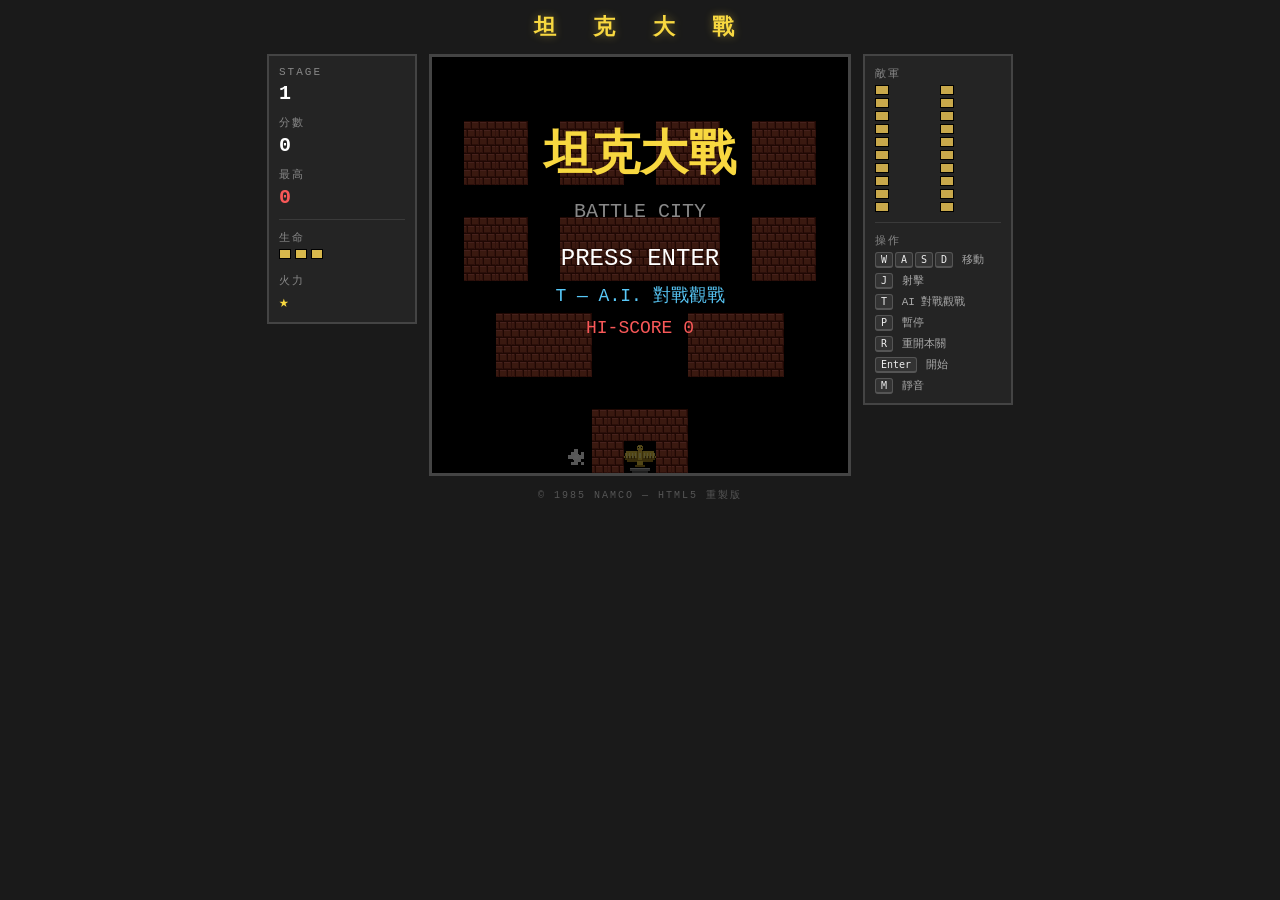
==== index.html @ 1006be3a "坦克大戰 HTML5 重製版：單人 35 關 + A.I. 對戰觀戰模式 - 單人模式：磚/鋼/水/樹/冰地形、六種道具、四種敵型 AI、35 關地圖 - A.I. 對戰（T 鍵）：鏡像戰場，藍紅兩隊" ====
<!DOCTYPE html>
<html lang="zh-TW">
<head>
<meta charset="UTF-8">
<meta name="viewport" content="width=device-width, initial-scale=1.0">
<title>坦克大戰 - Battle City</title>
<link rel="stylesheet" href="css/style.css">
</head>
<body>

<div class="title-bar">坦 克 大 戰</div>

<div class="game-container">
  <!-- Left Panel -->
  <div class="panel panel-left">
    <div class="panel-section">
      <div class="panel-label">STAGE</div>
      <div class="panel-value" id="stageDisplay">1</div>
    </div>
    <div class="panel-section">
      <div class="panel-label">分數</div>
      <div class="panel-value" id="scoreDisplay">0</div>
    </div>
    <div class="panel-section">
      <div class="panel-label">最高</div>
      <div class="panel-value hi" id="hiScoreDisplay">0</div>
    </div>
    <div class="panel-divider"></div>
    <div class="panel-section">
      <div class="panel-label">生命</div>
      <div class="icon-row" id="livesDisplay"></div>
    </div>
    <div class="panel-section">
      <div class="panel-label">火力</div>
      <div class="power-stars" id="powerDisplay">★</div>
    </div>
  </div>

  <!-- Game Canvas -->
  <canvas id="gameCanvas"></canvas>

  <!-- Right Panel -->
  <div class="panel panel-right">
    <div class="panel-section">
      <div class="panel-label">敵軍</div>
      <div class="enemy-icons" id="enemyIcons"></div>
    </div>
    <div class="panel-divider"></div>
    <div class="panel-section">
      <div class="panel-label">操作</div>
      <div class="controls-list">
        <div><kbd>W</kbd><kbd>A</kbd><kbd>S</kbd><kbd>D</kbd> 移動</div>
        <div><kbd>J</kbd> 射擊</div>
        <div><kbd>T</kbd> AI 對戰觀戰</div>
        <div><kbd>P</kbd> 暫停</div>
        <div><kbd>R</kbd> 重開本關</div>
        <div><kbd>Enter</kbd> 開始</div>
        <div><kbd>M</kbd> 靜音</div>
      </div>
    </div>
  </div>
</div>

<div class="footer-bar">© 1985 NAMCO — HTML5 重製版</div>

<script src="js/constants.js"></script>
<script src="js/input.js"></script>
<script src="js/audio.js"></script>
<script src="js/sprites.js"></script>
<script src="js/stages.js"></script>
<script src="js/map.js"></script>
<script src="js/entities.js"></script>
<script src="js/ai.js"></script>
<script src="js/powerups.js"></script>
<script src="js/renderer.js"></script>
<script src="js/game.js"></script>

</body>
</html>
---- css/style.css ----
/* ═══════════════════════════════════════════
   style.css — 坦克大戰版面
   ═══════════════════════════════════════════ */

* { margin: 0; padding: 0; box-sizing: border-box; }

body {
  background: #1a1a1a;
  color: #ddd;
  font-family: "Courier New", monospace;
  display: flex;
  flex-direction: column;
  align-items: center;
  min-height: 100vh;
  padding: 12px;
  user-select: none;
}

.title-bar {
  font-size: 22px;
  font-weight: bold;
  letter-spacing: 12px;
  color: #f8d840;
  margin-bottom: 12px;
  text-shadow: 0 0 8px rgba(248, 216, 64, 0.4);
}

.game-container {
  display: flex;
  gap: 12px;
  align-items: flex-start;
  /* auto 外邊距取代 body 的 align-items:center：
     空間不足時退回左對齊，避免面板被裁到無法捲動的負座標 */
  margin-inline: auto;
}

#gameCanvas {
  background: #000;
  border: 3px solid #444;
  image-rendering: pixelated;
  image-rendering: crisp-edges;
}

/* ── 側面板 ── */
.panel {
  width: 150px;
  background: #242424;
  border: 2px solid #444;
  padding: 10px;
  display: flex;
  flex-direction: column;
  gap: 10px;
}

.panel-label {
  font-size: 11px;
  color: #888;
  letter-spacing: 2px;
  margin-bottom: 4px;
}

.panel-value {
  font-size: 20px;
  font-weight: bold;
  color: #fff;
}

.panel-value.hi { color: #f85858; }

.panel-divider {
  border-top: 1px solid #3a3a3a;
}

/* 敵軍剩餘圖示（原版右側小坦克格） */
.enemy-icons {
  display: grid;
  grid-template-columns: repeat(2, 1fr);
  gap: 3px;
  min-height: 20px;
}

.enemy-icon {
  width: 14px;
  height: 10px;
  background: #c8a84b;
  border: 1px solid #000;
  position: relative;
  display: block;
}

/* 生命圖示 */
.icon-row {
  display: flex;
  flex-wrap: wrap;
  gap: 4px;
  min-height: 14px;
}

.life-icon {
  width: 12px;
  height: 10px;
  background: #d8b84c;
  border: 1px solid #000;
  display: block;
}

/* 火力星星 */
.power-stars {
  font-size: 16px;
  color: #f8d840;
  letter-spacing: 2px;
}

/* 操作說明 */
.controls-list {
  display: flex;
  flex-direction: column;
  gap: 6px;
  font-size: 11px;
  color: #aaa;
}

kbd {
  background: #333;
  border: 1px solid #555;
  border-bottom-width: 2px;
  border-radius: 3px;
  padding: 1px 5px;
  font-size: 10px;
  color: #eee;
  margin-right: 2px;
}

.footer-bar {
  margin-top: 12px;
  font-size: 10px;
  color: #555;
  letter-spacing: 2px;
}
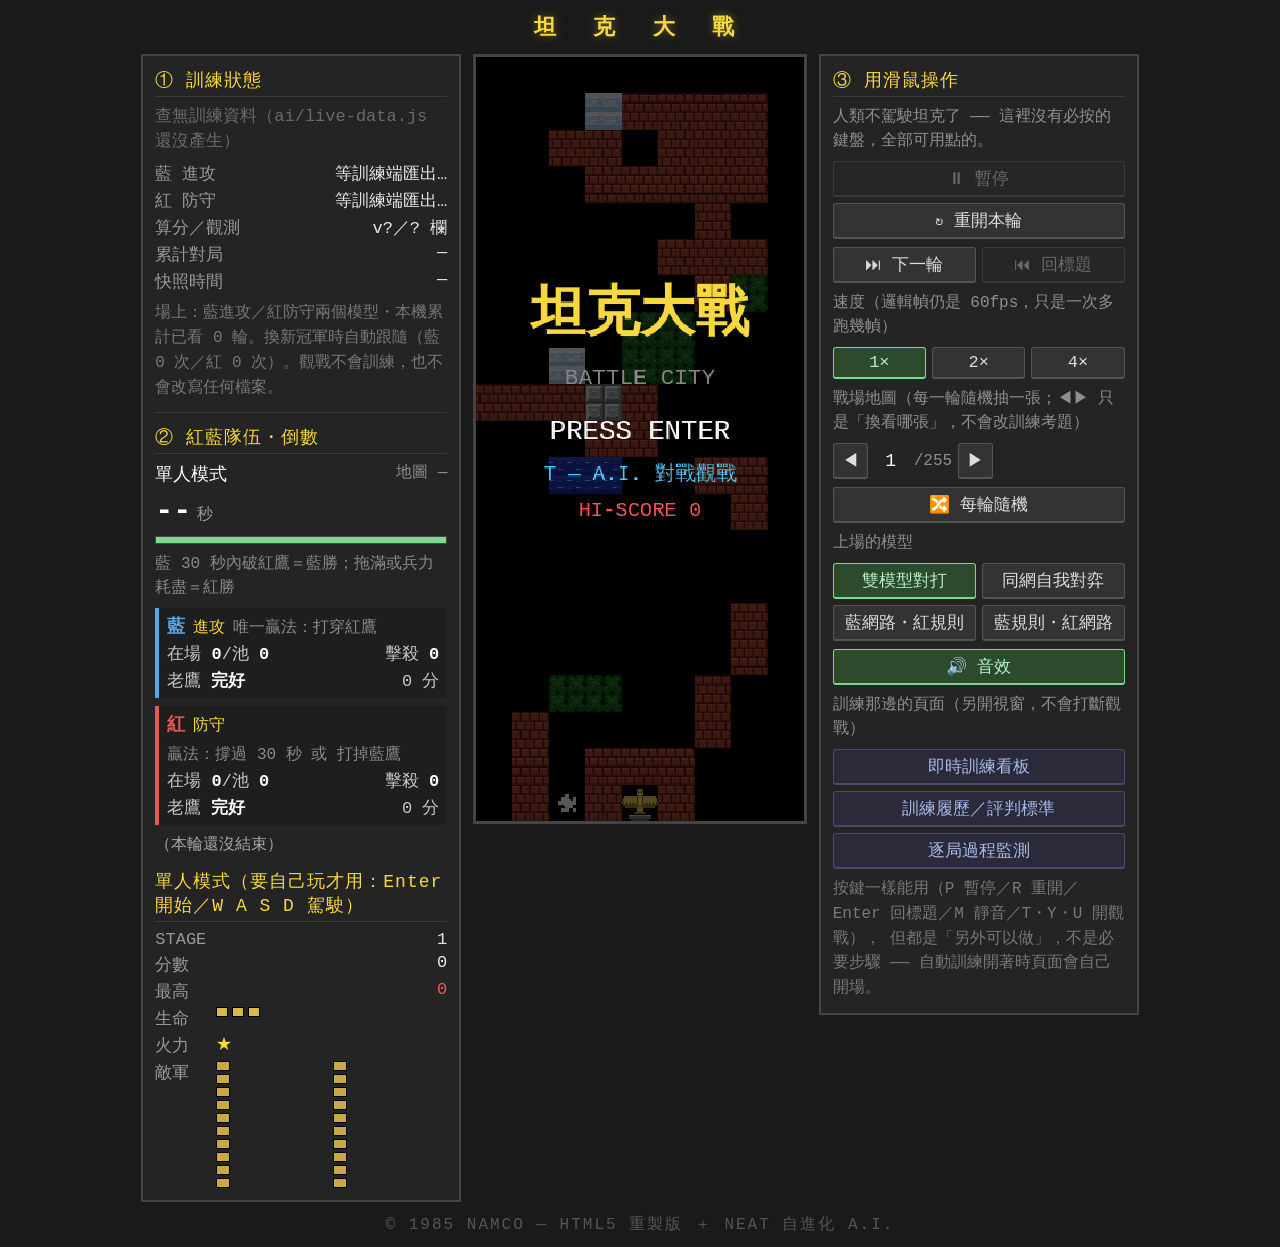
==== commit 08f432e0: "坦克大戰 AI 訓練管線進版控：攻守分工、算分 v11、進攻席位移不追車（批次五） 規則層依「攻擊目標＝先對方坦克，接近對方主堡才改打主堡」收斂成「位移完全不追車」： 進攻席的 _goal 恆為對方主" ====
--- a/index.html
+++ b/index.html
@@ -11,69 +11,159 @@
 <div class="title-bar">坦 克 大 戰</div>
 
 <div class="game-container">
-  <!-- Left Panel -->
+
+  <!-- ══ 左欄：① 訓練狀態 ＋ ② 紅藍隊伍與倒數 ══ -->
   <div class="panel panel-left">
-    <div class="panel-section">
-      <div class="panel-label">STAGE</div>
-      <div class="panel-value" id="stageDisplay">1</div>
-    </div>
-    <div class="panel-section">
-      <div class="panel-label">分數</div>
-      <div class="panel-value" id="scoreDisplay">0</div>
-    </div>
-    <div class="panel-section">
-      <div class="panel-label">最高</div>
-      <div class="panel-value hi" id="hiScoreDisplay">0</div>
-    </div>
+
+    <section class="hud-block">
+      <div class="hud-title">① 訓練狀態</div>
+      <div class="hud-line hud-state" id="hudTrainState">查詢中…</div>
+      <div class="hud-grid" id="hudModels">
+        <div class="hud-k">藍 進攻</div><div class="hud-v" id="hudModelAttack">—</div>
+        <div class="hud-k">紅 防守</div><div class="hud-v" id="hudModelDefense">—</div>
+        <div class="hud-k">算分／觀測</div><div class="hud-v" id="hudRubric">—</div>
+        <div class="hud-k">累計對局</div><div class="hud-v" id="hudEpisodes">—</div>
+        <div class="hud-k">快照時間</div><div class="hud-v" id="hudSnapAge">—</div>
+      </div>
+      <div class="hud-note" id="hudTrainNote">
+        觀戰不會訓練。數字來自訓練端每代匯出的快照 ＋ ai/live-data.js。
+      </div>
+    </section>
+
     <div class="panel-divider"></div>
-    <div class="panel-section">
-      <div class="panel-label">生命</div>
-      <div class="icon-row" id="livesDisplay"></div>
-    </div>
-    <div class="panel-section">
-      <div class="panel-label">火力</div>
-      <div class="power-stars" id="powerDisplay">★</div>
-    </div>
+
+    <section class="hud-block">
+      <div class="hud-title">② 紅藍隊伍・倒數</div>
+      <div class="hud-round">
+        <span id="hudRound">—</span><span class="hud-dim" id="hudMap">地圖 —</span>
+      </div>
+      <div class="hud-clock">
+        <div class="hud-clock-num" id="hudClock">--.-</div>
+        <div class="hud-clock-unit">秒</div>
+      </div>
+      <div class="hud-bar"><i id="hudClockBar"></i></div>
+      <div class="hud-rule" id="hudRule">藍 30 秒內破紅鷹＝藍勝；拖滿或兵力耗盡＝紅勝</div>
+
+      <div class="hud-team blue">
+        <div class="hud-team-head"><b>藍</b><span class="hud-role">進攻</span>
+          <span class="hud-win" id="hudBlueWin">唯一贏法：打穿紅鷹</span></div>
+        <div class="hud-team-row">
+          <span>在場 <b id="hudBlueOn">0</b>/池 <b id="hudBluePool">0</b></span>
+          <span>擊殺 <b id="hudBlueKills">0</b></span>
+        </div>
+        <div class="hud-team-row">
+          <span>老鷹 <b id="hudBlueBase">完好</b></span>
+          <span id="hudBlueScore">0 分</span>
+        </div>
+      </div>
+
+      <div class="hud-team red">
+        <div class="hud-team-head"><b>紅</b><span class="hud-role">防守</span>
+          <span class="hud-win" id="hudRedWin">贏法：撐過 30 秒 或 打掉藍鷹</span></div>
+        <div class="hud-team-row">
+          <span>在場 <b id="hudRedOn">0</b>/池 <b id="hudRedPool">0</b></span>
+          <span>擊殺 <b id="hudRedKills">0</b></span>
+        </div>
+        <div class="hud-team-row">
+          <span>老鷹 <b id="hudRedBase">完好</b></span>
+          <span id="hudRedScore">0 分</span>
+        </div>
+      </div>
+
+      <div class="hud-end" id="hudEnd">（本輪還沒結束）</div>
+    </section>
+
+    <!-- 單人模式仍可用（按 Enter 開打）：人類不玩時這一區是-hide 的 -->
+    <section class="hud-block legacy" id="hudLegacy">
+      <div class="hud-title">單人模式（要自己玩才用：Enter 開始／W A S D 駕駛）</div>
+      <div class="hud-grid">
+        <div class="hud-k">STAGE</div><div class="hud-v" id="stageDisplay">1</div>
+        <div class="hud-k">分數</div><div class="hud-v" id="scoreDisplay">0</div>
+        <div class="hud-k">最高</div><div class="hud-v hi" id="hiScoreDisplay">0</div>
+        <div class="hud-k">生命</div><div class="icon-row" id="livesDisplay"></div>
+        <div class="hud-k">火力</div><div class="power-stars" id="powerDisplay">★</div>
+        <div class="hud-k">敵軍</div><div class="enemy-icons" id="enemyIcons"></div>
+      </div>
+    </section>
   </div>
 
   <!-- Game Canvas -->
   <canvas id="gameCanvas"></canvas>
 
-  <!-- Right Panel -->
+  <!-- ══ 右欄：③ 滑鼠操作 ══ -->
   <div class="panel panel-right">
-    <div class="panel-section">
-      <div class="panel-label">敵軍</div>
-      <div class="enemy-icons" id="enemyIcons"></div>
-    </div>
-    <div class="panel-divider"></div>
-    <div class="panel-section">
-      <div class="panel-label">操作</div>
-      <div class="controls-list">
-        <div><kbd>W</kbd><kbd>A</kbd><kbd>S</kbd><kbd>D</kbd> 移動</div>
-        <div><kbd>J</kbd> 射擊</div>
-        <div><kbd>T</kbd> AI 對戰觀戰</div>
-        <div><kbd>P</kbd> 暫停</div>
-        <div><kbd>R</kbd> 重開本關</div>
-        <div><kbd>Enter</kbd> 開始</div>
-        <div><kbd>M</kbd> 靜音</div>
+    <section class="hud-block">
+      <div class="hud-title">③ 用滑鼠操作</div>
+      <div class="hud-sub">人類不駕駛坦克了 —— 這裡沒有必按的鍵盤，全部可用點的。</div>
+
+      <div class="btn-row">
+        <button type="button" class="btn wide" id="btnPause">⏸ 暫停</button>
+        <button type="button" class="btn wide" id="btnRestart">↻ 重開本輪</button>
       </div>
-    </div>
+      <div class="btn-row">
+        <button type="button" class="btn" id="btnNext">⏭ 下一輪</button>
+        <button type="button" class="btn" id="btnTitle">⏮ 回標題</button>
+      </div>
+
+      <div class="hud-sub">速度（邏輯幀仍是 60fps，只是一次多跑幾幀）</div>
+      <div class="btn-row" id="btnSpeed">
+        <button type="button" class="btn on" data-speed="1">1×</button>
+        <button type="button" class="btn" data-speed="2">2×</button>
+        <button type="button" class="btn" data-speed="4">4×</button>
+      </div>
+
+      <div class="hud-sub">戰場地圖（每一輪隨機抽一張；◀▶ 只是「換看哪張」，不會改訓練考題）</div>
+      <div class="btn-row map-row">
+        <button type="button" class="btn" id="btnMapPrev">◀</button>
+        <span class="hud-map-label" id="hudMapLabel">1</span><span class="hud-map-total">/255</span>
+        <button type="button" class="btn" id="btnMapNext">▶</button>
+      </div>
+      <div class="btn-row">
+        <button type="button" class="btn wide" id="btnMapLock">🔀 每輪隨機</button>
+      </div>
+
+      <div class="hud-sub">上場的模型</div>
+      <div class="btn-row mode-row" id="btnMode">
+        <button type="button" class="btn on" data-mode="dual">雙模型對打</button>
+        <button type="button" class="btn" data-mode="both">同網自我對弈</button>
+        <button type="button" class="btn" data-mode="rule">藍網路・紅規則</button>
+        <button type="button" class="btn" data-mode="defense">藍規則・紅網路</button>
+      </div>
+
+      <div class="btn-row">
+        <button type="button" class="btn wide" id="btnMute">🔊 音效</button>
+      </div>
+
+      <div class="hud-sub">訓練那邊的頁面（另開視窗，不會打斷觀戰）</div>
+      <div class="btn-row link-row">
+        <a class="btn wide" href="ai/live.html" target="_blank" rel="noopener">即時訓練看板</a>
+        <a class="btn wide" href="ai/ledger.html" target="_blank" rel="noopener">訓練履歷／評判標準</a>
+        <a class="btn wide" href="ai/monitor.html" target="_blank" rel="noopener">逐局過程監測</a>
+      </div>
+
+      <div class="hud-note">
+        按鍵一樣能用（P 暫停／R 重開／Enter 回標題／M 靜音／T・Y・U 開觀戰），
+        但都是「另外可以做」，不是必要步驟 —— 自動訓練開著時頁面會自己開場。
+      </div>
+    </section>
   </div>
 </div>
 
-<div class="footer-bar">© 1985 NAMCO — HTML5 重製版</div>
+<div class="footer-bar">© 1985 NAMCO — HTML5 重製版 ＋ NEAT 自進化 A.I.</div>
 
 <script src="js/constants.js"></script>
 <script src="js/input.js"></script>
 <script src="js/audio.js"></script>
 <script src="js/sprites.js"></script>
-<script src="js/stages.js"></script>
+<script src="js/mapgen.js"></script>
 <script src="js/map.js"></script>
 <script src="js/entities.js"></script>
 <script src="js/ai.js"></script>
 <script src="js/powerups.js"></script>
 <script src="js/renderer.js"></script>
 <script src="js/game.js"></script>
+<script src="js/watch.js"></script>
+<script src="js/hud.js"></script>
 
 </body>
 </html>
--- a/css/style.css
+++ b/css/style.css
@@ -32,29 +32,50 @@
   /* auto 外邊距取代 body 的 align-items:center：
      空間不足時退回左對齊，避免面板被裁到無法捲動的負座標 */
   margin-inline: auto;
-}
-
+  /* 字放大之後兩欄加畫布約 1080px；視窗更窄時讓面板整排掉到畫布下面，
+     而不是把欄位切掉一半（切掉的欄位捲不動，等於沒有訓練狀態）。 */
+  flex-wrap: wrap;
+  justify-content: center;
+}
+
+/* 戰場（2026-11-01：9:21 直立 ＋「地圖放大」）
+   位圖是 288×672（邏輯 144×336 @SCALE 2），這裡只做 CSS 放大：
+     · 下限 672px = 1:1，絕不縮小。`pixelated` 的畫布被往下採樣會整行整列
+       丟像素 —— 牆會鋸齒、坦克邊緣會抖，而且 16px 的字級跟著一起變小。
+     · 上限 1344px = 整數 2×，再大就是非整數倍率、反而糊。
+     · 寬用 auto：canvas 是有內在比例的 replaced element，高度定了寬度就定，
+       比例天然跟著 9:21 走（不用寫 aspect-ratio，寫了也不會更準）。
+   視窗很矮時（例如 768px 高）會溢出 672px 的下限 → 頁面垂直捲動，
+   這是刻意的取捨：寧可捲，也不要一張糊的小圖。 */
 #gameCanvas {
   background: #000;
   border: 3px solid #444;
   image-rendering: pixelated;
   image-rendering: crisp-edges;
-}
-
-/* ── 側面板 ── */
+  height: clamp(672px, calc(100vh - 130px), 1344px);
+  width: auto;
+  align-self: flex-start;
+}
+
+/* ── 側面板 ──
+   320px 是「最小字 16px／正文 17px」這套字級量出來的寬度：
+   左欄要放訓練狀態（代數＋分數＋場數＋版本＋時間）與兩隊戰況，
+   右欄要放一排一排的按鈕（「藍網路・紅規則」這種四字標籤）。
+   字級再小下去就能縮回 230px，但那時「即時還是快照」這種關鍵說明只有 9px ——
+   觀戰時讀不到，等於這一欄不存在。 */
 .panel {
-  width: 150px;
+  width: 320px;
   background: #242424;
   border: 2px solid #444;
-  padding: 10px;
+  padding: 12px;
   display: flex;
   flex-direction: column;
-  gap: 10px;
+  gap: 12px;
 }
 
 .panel-label {
-  font-size: 11px;
-  color: #888;
+  font-size: 17px;
+  color: #999;
   letter-spacing: 2px;
   margin-bottom: 4px;
 }
@@ -66,6 +87,19 @@
 }
 
 .panel-value.hi { color: #f85858; }
+
+/* 訓練 A.I. 狀態列（由 js/watch.js 寫入；未啟用時是灰的）
+   pre-line：那四行是刻意用 \n 排的（快照代數／適應度／快照時間／已觀戰），
+   不然會被壓成一整行，看起來像一個無法理解的長數字。 */
+.panel-ai {
+  font-size: 17px;
+  line-height: 1.45;
+  color: #7bd88f;
+  white-space: pre-line;
+  overflow-wrap: break-word;
+}
+.panel-ai.idle { color: #6a6a6a; }
+.panel-ai.bad { color: #f85858; }
 
 .panel-divider {
   border-top: 1px solid #3a3a3a;
@@ -115,8 +149,8 @@
 .controls-list {
   display: flex;
   flex-direction: column;
-  gap: 6px;
-  font-size: 11px;
+  gap: 8px;
+  font-size: 16px;
   color: #aaa;
 }
 
@@ -125,15 +159,127 @@
   border: 1px solid #555;
   border-bottom-width: 2px;
   border-radius: 3px;
-  padding: 1px 5px;
-  font-size: 10px;
+  padding: 2px 6px;
+  font-size: 16px;
   color: #eee;
   margin-right: 2px;
 }
 
 .footer-bar {
   margin-top: 12px;
-  font-size: 10px;
+  font-size: 16px;
   color: #555;
   letter-spacing: 2px;
 }
+
+/* ═══════════ HUD 面板（js/hud.js 填這幾個區塊）═══════════
+   三件事各自成一块，靠「標題列 ＋ 間隔」分開，不是靠顏色：
+   ① 訓練狀態 ② 紅藍隊伍・倒數 ③ 滑鼠操作。
+   ⚠ 這裡所有 id 都由 hud.js 逐個寫入；改 id 要同時改那一邊。
+
+   ⚠ 字級（使用者規則：「最小文字 > 16 px」）：
+     全檔最低 16px，正文 17px，小標 18px，數字 20px 以上。
+     以前 9～12px 的「註解級」文字在 1080p 上約 3～4mm，觀戰時根本讀不到，
+     而那些行正好是「這是即時還是快照」「這隊怎麼才算贏」這種關鍵說明。
+     面板因此從 230px 寬改成 320px；要再縮字級請一併縮面板，不要只縮一边。 */
+.hud-block { display: flex; flex-direction: column; gap: 8px; }
+
+.hud-title {
+  font-size: 18px;
+  color: #f8d840;
+  letter-spacing: 1px;
+  border-bottom: 1px solid #3a3a3a;
+  padding-bottom: 4px;
+}
+
+.hud-sub { font-size: 16px; color: #8f8f8f; line-height: 1.5; }
+.hud-note { font-size: 16px; color: #787878; line-height: 1.55; }
+.hud-dim { color: #8f8f8f; font-size: 16px; }
+
+/* 「即時／快照」這一行是整個面板最重要的一句話：
+   使用者問過「這是現在正在練的，還是某一刻的照片」，答案必須自己站出來說。 */
+.hud-state { font-size: 17px; color: #7bd88f; line-height: 1.45; }
+.hud-state.stale { color: #e0a040; }
+.hud-state.off { color: #6a6a6a; }
+.hud-state.bad { color: #f85858; }
+
+.hud-grid {
+  display: grid;
+  grid-template-columns: auto 1fr;
+  gap: 4px 10px;
+  font-size: 17px;
+}
+.hud-k { color: #999; }
+.hud-v { color: #e8e8e8; text-align: right; }
+.hud-v.hi { color: #f85858; }
+
+.hud-round { font-size: 18px; color: #fff; display: flex; justify-content: space-between; }
+
+.hud-clock { display: flex; align-items: baseline; gap: 6px; }
+.hud-clock-num { font-size: 30px; font-weight: bold; color: #fff; font-variant-numeric: tabular-nums; }
+.hud-clock-num.urgent { color: #f85858; }
+.hud-clock-unit { font-size: 16px; color: #999; }
+
+.hud-bar { height: 8px; background: #111; border: 1px solid #444; overflow: hidden; }
+.hud-bar > i { display: block; height: 100%; width: 100%; background: #7bd88f; }
+.hud-bar > i.urgent { background: #f85858; }
+
+.hud-rule { font-size: 16px; color: #8a8a8a; line-height: 1.5; }
+
+.hud-team {
+  border-left: 4px solid #333;
+  padding: 6px 8px;
+  background: #1e1e1e;
+  display: flex; flex-direction: column; gap: 4px;
+}
+.hud-team.blue { border-left-color: #58a8e8; }
+.hud-team.red { border-left-color: #e85858; }
+.hud-team-head { font-size: 18px; color: #fff; display: flex; align-items: baseline; gap: 8px; flex-wrap: wrap; }
+.hud-team.blue .hud-team-head > b { color: #58a8e8; }
+.hud-team.red .hud-team-head > b { color: #e85858; }
+.hud-role { font-size: 16px; color: #f8d840; }
+.hud-win { font-size: 16px; color: #8a8a8a; }
+.hud-team-row { font-size: 17px; color: #c8c8c8; display: flex; justify-content: space-between; gap: 8px; }
+.hud-team-row b { color: #fff; font-weight: bold; }
+
+.hud-end { font-size: 16px; color: #a8a8a8; line-height: 1.5; }
+.hud-end.own { color: #f85858; }
+
+/* 單人模式那區預設收起來：觀戰時看到「生命／火力」只會讓人以為還能開槍 */
+.hud-block.legacy { display: none; }
+.hud-block.legacy.show { display: flex; }
+
+/* ── 按鈕 ── */
+.btn-row { display: flex; flex-wrap: wrap; gap: 6px; }
+.btn {
+  font: inherit;
+  font-size: 17px;
+  color: #ddd;
+  background: #333;
+  border: 1px solid #555;
+  border-bottom-width: 2px;
+  border-radius: 3px;
+  padding: 5px 8px;
+  cursor: pointer;
+  text-decoration: none;
+  flex: 1 0 auto;
+  text-align: center;
+}
+.btn:hover { background: #3e3e3e; color: #fff; }
+.btn:active { transform: translateY(1px); border-bottom-width: 1px; }
+/* 滑鼠面板：現在用不上的按鈕要「看起來按不了」。
+   按了什麼都沒發生的按鈕，會被當成整個面板壞掉。 */
+.btn:disabled, .btn.off {
+  color: #6a6a6a; background: #262626; border-color: #3a3a3a;
+  cursor: not-allowed; text-shadow: none;
+}
+.btn:disabled:hover, .btn.off:hover { background: #262626; color: #6a6a6a; }
+.btn.wide { flex: 1 1 100%; }
+.btn.on { background: #2c4a2c; border-color: #7bd88f; color: #b8f0c4; }
+.map-row { align-items: center; }
+.map-row .btn { flex: 0 0 auto; }
+.hud-map-label { font-size: 18px; color: #fff; min-width: 34px; text-align: center; }
+/* 「/255」：地形是隨機抽的，分母要講出來，不然「地圖 137」會被讀成「137 關」 */
+.hud-map-total { font-size: 16px; color: #8f8f8f; }
+.mode-row .btn { flex: 1 1 45%; }
+.link-row .btn { background: #2a2a3a; border-color: #4a4a6a; color: #a8b8e8; }
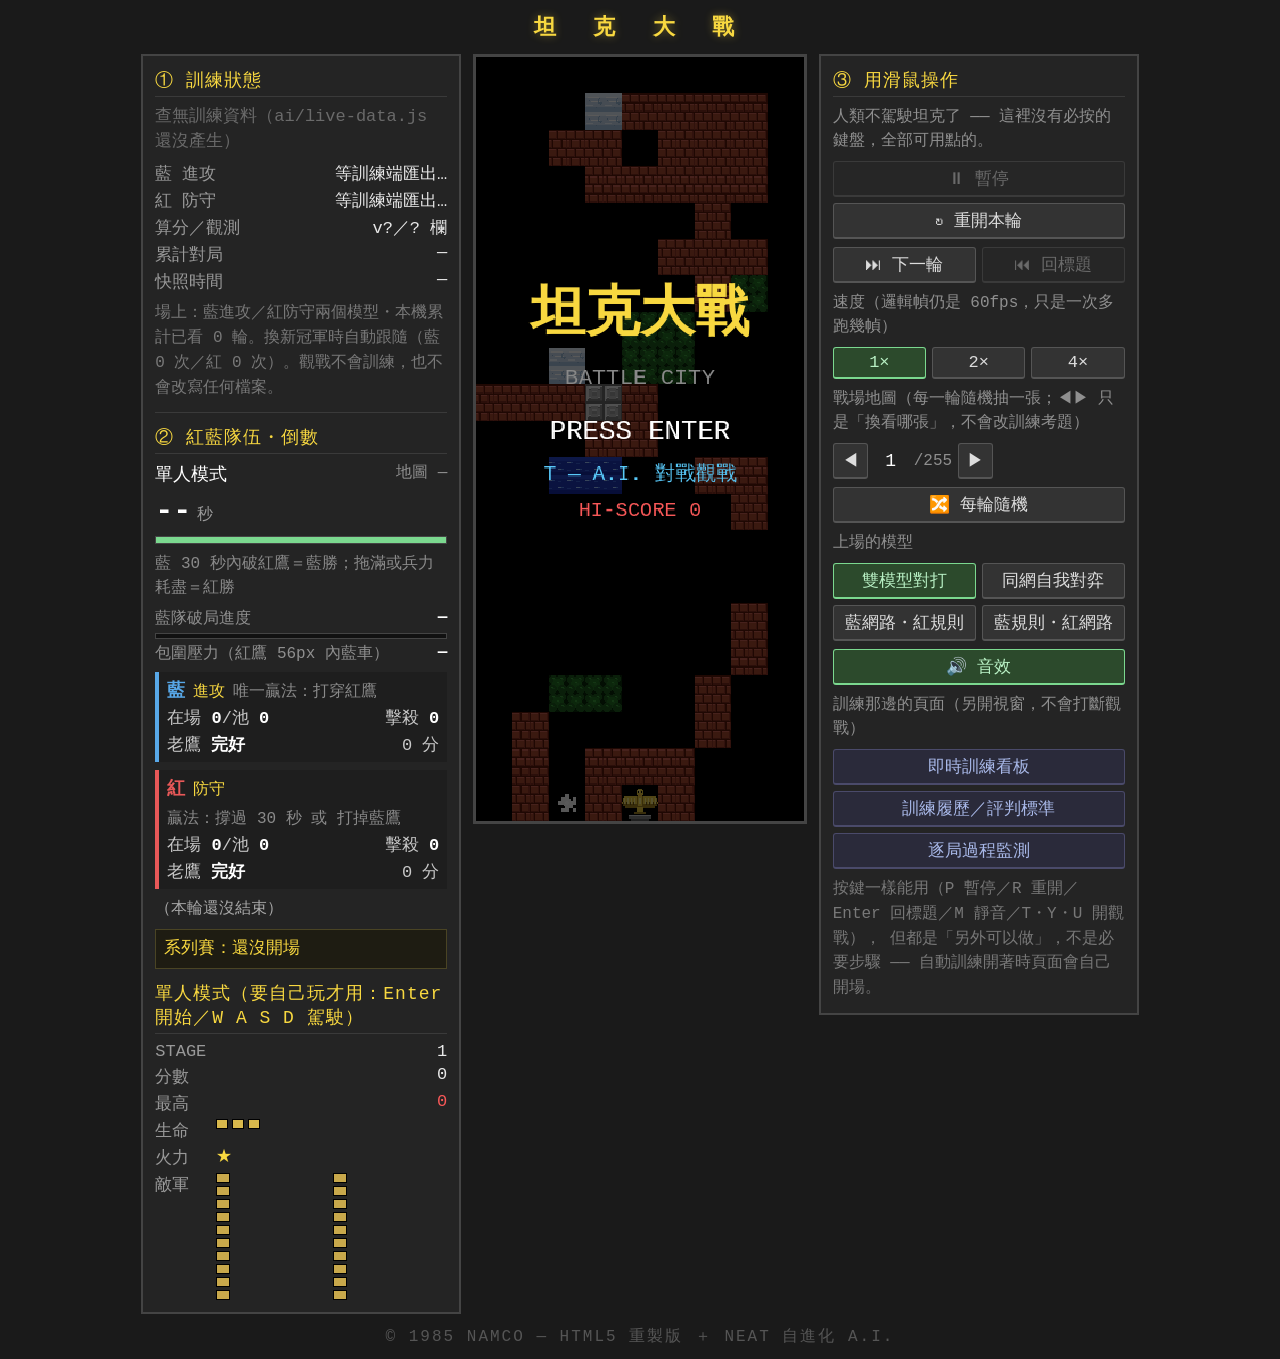
==== commit f36021bd: "觀戰競賽感：系列賽計分板＋Kill feed／結算卡＋張力可視化 全是展示層：BO7 系列賽連續記帳（watch.js trackSeries）、畫布上疊 擊殺播報與終局結算卡（用時／擊殺／耗彈／每殺" ====
--- a/index.html
+++ b/index.html
@@ -44,6 +44,14 @@
       <div class="hud-bar"><i id="hudClockBar"></i></div>
       <div class="hud-rule" id="hudRule">藍 30 秒內破紅鷹＝藍勝；拖滿或兵力耗盡＝紅勝</div>
 
+      <!-- 張力可視化：破局進度＝藍車離紅鷹最近還有多遠；包圍壓力＝紅鷹 56px 內的藍車數。
+           全部由 hud.js 每 250ms 從場上現算，面板自己不存任何規則。 -->
+      <div class="hud-tension">
+        <div class="hud-t-row"><span>藍隊破局進度</span><b id="hudBreach">0%</b></div>
+        <div class="hud-bar thin"><i id="hudBreachBar"></i></div>
+        <div class="hud-t-row"><span>包圍壓力（紅鷹 56px 內藍車）</span><b id="hudSiege">0 台</b></div>
+      </div>
+
       <div class="hud-team blue">
         <div class="hud-team-head"><b>藍</b><span class="hud-role">進攻</span>
           <span class="hud-win" id="hudBlueWin">唯一贏法：打穿紅鷹</span></div>
@@ -71,6 +79,9 @@
       </div>
 
       <div class="hud-end" id="hudEnd">（本輪還沒結束）</div>
+
+      <!-- 系列賽計分板：BO7 連續記帳（watch.js 的 trackSeries），面板只讀 TANK_WATCH.series() -->
+      <div class="hud-series" id="hudSeries">系列賽：還沒開場</div>
     </section>
 
     <!-- 單人模式仍可用（按 Enter 開打）：人類不玩時這一區是-hide 的 -->
@@ -87,8 +98,12 @@
     </section>
   </div>
 
-  <!-- Game Canvas -->
-  <canvas id="gameCanvas"></canvas>
+  <!-- 戰場 ＋ 疊在畫布上的競賽感元素（Kill feed 在右上、結算卡在中央） -->
+  <div class="arena-wrap">
+    <canvas id="gameCanvas"></canvas>
+    <div class="killfeed" id="killFeed" hidden></div>
+    <div class="result-card" id="resultCard" hidden></div>
+  </div>
 
   <!-- ══ 右欄：③ 滑鼠操作 ══ -->
   <div class="panel panel-right">
--- a/css/style.css
+++ b/css/style.css
@@ -217,12 +217,24 @@
 
 .hud-clock { display: flex; align-items: baseline; gap: 6px; }
 .hud-clock-num { font-size: 30px; font-weight: bold; color: #fff; font-variant-numeric: tabular-nums; }
-.hud-clock-num.urgent { color: #f85858; }
+/* 張力可視化：最後 10 秒不只變紅，還要脈動 —— 靜止的紅字看兩眼就習慣了 */
+.hud-clock-num.urgent { color: #f85858; animation: clockPulse 1s ease-in-out infinite; }
+@keyframes clockPulse {
+  0%, 100% { text-shadow: 0 0 0 rgba(248, 88, 88, 0); }
+  50% { text-shadow: 0 0 12px rgba(248, 88, 88, 0.9); }
+}
 .hud-clock-unit { font-size: 16px; color: #999; }
 
 .hud-bar { height: 8px; background: #111; border: 1px solid #444; overflow: hidden; }
 .hud-bar > i { display: block; height: 100%; width: 100%; background: #7bd88f; }
 .hud-bar > i.urgent { background: #f85858; }
+
+/* 張力可視化（js/hud.js 現算現寫）：破局進度條＋包圍壓力 */
+.hud-tension { display: flex; flex-direction: column; gap: 4px; }
+.hud-t-row { font-size: 16px; color: #8f8f8f; display: flex; justify-content: space-between; }
+.hud-t-row b { color: #fff; font-variant-numeric: tabular-nums; }
+.hud-bar.thin { height: 6px; }
+.hud-bar > i.breach { background: #58a8e8; }
 
 .hud-rule { font-size: 16px; color: #8a8a8a; line-height: 1.5; }
 
@@ -245,9 +257,82 @@
 .hud-end { font-size: 16px; color: #a8a8a8; line-height: 1.5; }
 .hud-end.own { color: #f85858; }
 
+/* 系列賽計分板：BO7 連續記帳（watch.js trackSeries 記，hud.js 只讀） */
+.hud-series {
+  font-size: 17px;
+  color: #f8d840;
+  border: 1px solid #4a4424;
+  background: #1e1c12;
+  padding: 6px 8px;
+  line-height: 1.5;
+}
+.hud-series .mp { color: #f85858; font-weight: bold; }
+.hud-series .champ { color: #7bd88f; font-weight: bold; }
+
 /* 單人模式那區預設收起來：觀戰時看到「生命／火力」只會讓人以為還能開槍 */
 .hud-block.legacy { display: none; }
 .hud-block.legacy.show { display: flex; }
+
+/* ── 畫布上的競賽感疊層（Kill feed ＋ 結算卡）──
+   canvas 原本的尺寸規則一個字都不動，只是搬進 arena-wrap 裡：
+   wrap 認 canvas 的內在比例當自己的大小，疊層用百分比定位就跟著對。 */
+.arena-wrap { position: relative; align-self: flex-start; }
+.arena-wrap #gameCanvas { display: block; }
+
+/* Kill feed：右上角的擊殺播報，一條 8 秒後淡出 */
+.killfeed {
+  position: absolute;
+  top: 10px;
+  right: 10px;
+  display: flex;
+  flex-direction: column;
+  gap: 4px;
+  align-items: flex-end;
+  pointer-events: none;
+  max-width: 80%;
+}
+.killfeed .kf-line {
+  font-size: 16px;
+  color: #eee;
+  background: rgba(0, 0, 0, 0.72);
+  border: 1px solid #444;
+  padding: 3px 8px;
+  white-space: nowrap;
+  animation: kfIn 0.18s ease-out;
+}
+.killfeed .kf-line .t { color: #8f8f8f; margin-right: 6px; font-variant-numeric: tabular-nums; }
+.killfeed .kf-line .blue { color: #58a8e8; font-weight: bold; }
+.killfeed .kf-line .red { color: #e85858; font-weight: bold; }
+.killfeed .kf-line.fading { opacity: 0; transition: opacity 0.6s ease-in; }
+@keyframes kfIn {
+  from { transform: translateX(14px); opacity: 0; }
+  to { transform: none; opacity: 1; }
+}
+
+/* 結算卡：DEMO_RESULT 那 300 幀疊在畫布中央 */
+.result-card {
+  position: absolute;
+  left: 50%;
+  top: 42%;
+  transform: translate(-50%, -50%);
+  min-width: 230px;
+  max-width: 86%;
+  background: rgba(10, 10, 10, 0.9);
+  border: 2px solid #f8d840;
+  padding: 12px 16px;
+  font-size: 17px;
+  line-height: 1.6;
+  color: #eee;
+  pointer-events: none;
+}
+.result-card .rc-title { font-size: 20px; font-weight: bold; color: #f8d840; margin-bottom: 6px; }
+.result-card .rc-title.blue { color: #58a8e8; }
+.result-card .rc-title.red { color: #e85858; }
+.result-card .rc-row { display: flex; justify-content: space-between; gap: 16px; }
+.result-card .rc-row span:first-child { color: #9a9a9a; }
+.result-card .rc-row b { font-variant-numeric: tabular-nums; }
+.result-card .rc-series { margin-top: 6px; padding-top: 6px; border-top: 1px solid #3a3a3a; color: #f8d840; }
+.result-card .rc-own { color: #f85858; }
 
 /* ── 按鈕 ── */
 .btn-row { display: flex; flex-wrap: wrap; gap: 6px; }
